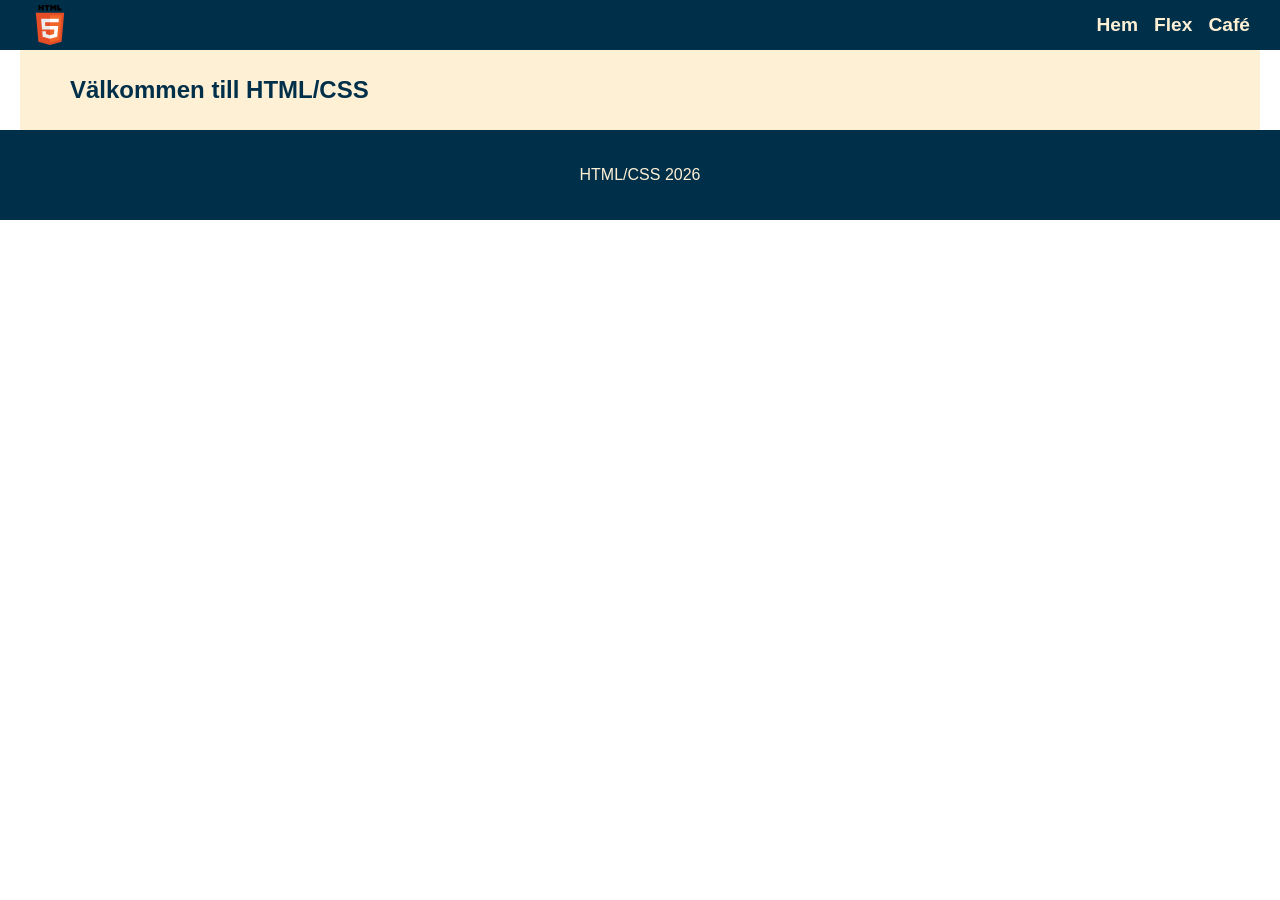
==== index.html @ 68e94ec5 "lesson 4 flexbox" ====
<!DOCTYPE html>
<html lang="sv">

<head>
    <meta charset="UTF-8">
    <meta name="viewport" content="width=device-width, initial-scale=1.0">
    <link rel="stylesheet" href="styles/styles.css" />
    <title>Cafè - Hem</title>
</head>

<body>
    <header>
        <nav class="navbar">
            <div class="navbar-logo-container">
                <a href="index.html">
                    <img class="navbar-logo-img" src="assets/HTML5_logo.svg">
                </a>
            </div>

            <ul class="navbar-list">
                <li>
                    <a href="index.html">Hem</a>
                </li>
                <li>
                    <a href="flex-boxes.html">Flex</a>
                </li>
                <li>
                    <a href="cafe/index.html">Café</a>
                </li>
            </ul>
        </nav>
    </header>

    <main>
        <h1>Välkommen till HTML/CSS</h1>
    </main>

    <footer>
        <p>HTML/CSS 2026</p>
    </footer>
</body>

</html>
---- styles/styles.css ----
:root {
    --MoltenLava: rgb(120, 0, 0);
    --FlagRed: rgb(193, 18, 31);
    --PapayaWhip: rgb(253, 240, 213);
    --DeepSpaceBlue: rgb(0, 48, 73);
    --SteelBlue: rgb(102, 155, 188);
}

* {
    font-family: Helvetica, sans-serif;
}

h1 {
    font-size: 1.5rem;
    color: var(--DeepSpaceBlue);
}

h2 {
    font-size: 1.2rem;
}

body {
    margin: 0;
}

.navbar {
    display: flex;
    justify-content: space-between;
    align-items: center;
    background-color: var(--DeepSpaceBlue);
    padding-left: 30px;
    padding-right: 30px;
}

.navbar-logo-container {
    height: 50px;
    box-sizing: border-box;
    padding: 5px 0 5px 0;
}

.navbar-logo-img {
    height: 100%
}

.navbar-list {
    display: flex;
    gap: 1rem;
    list-style-type: none;
    margin: 0;
}

.navbar-list>li {
    font-size: larger;
    font-weight: bolder;
}

.navbar-list>li>a {
    color: var(--PapayaWhip);
    text-decoration: none;
}

.navbar-list>li>a:hover {
    color: var(--FlagRed);
}

main {
    margin-left: 20px;
    margin-right: 20px;

    padding-top: 10px;
    padding-bottom: 10px;
    padding-left: 50px;
    padding-right: 50px;

    background-color: var(--PapayaWhip);
}

.home-section {
    display: flex;
    flex-direction: row-reverse;
    justify-content: start;
    gap: 1rem;
}

.background-img {
    color: var(--PapayaWhip);
    background-image: url("https://upload.wikimedia.org/wikipedia/commons/c/c5/Roasted_coffee_beans.jpg?utm_source=en.wikipedia.org&utm_campaign=index&utm_content=original");
    background-repeat: no-repeat;
    background-size: cover;
    background-position: center;
    border-radius: 10px;
    margin-top: 10px;
    margin-bottom: 10px;
    padding: 30px;
}

.background-img>h2 {
    margin: 0;
}

footer {
    background-color: var(--DeepSpaceBlue);
    padding: 20px 10px 20px 10px;
    color: var(--PapayaWhip);
    display: flex;
    justify-content: center;
}
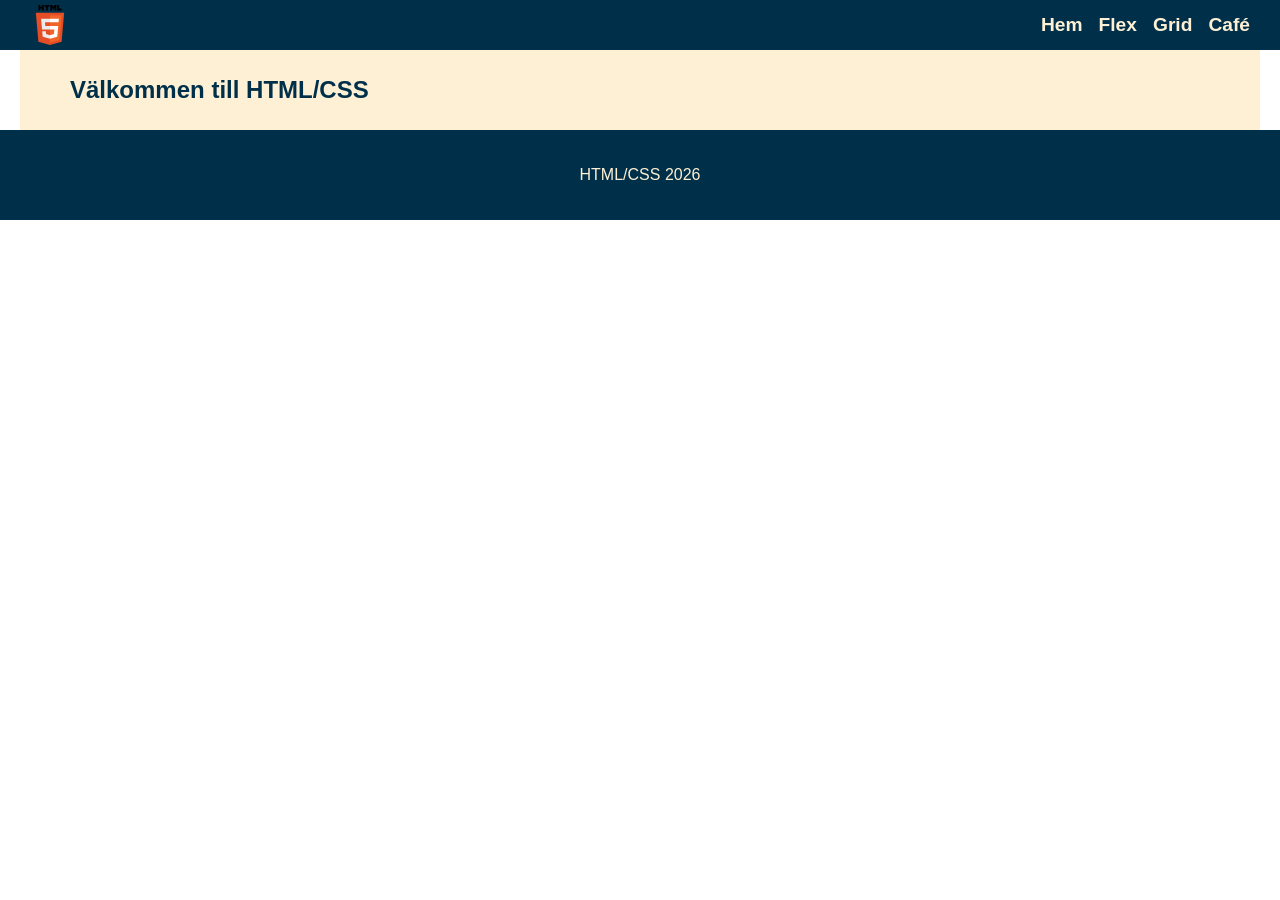
==== commit 684d2ba9: "lesson 5 grid" ====
--- a/index.html
+++ b/index.html
@@ -25,6 +25,9 @@
                     <a href="flex-boxes.html">Flex</a>
                 </li>
                 <li>
+                    <a href="grid-boxes.html">Grid</a>
+                </li>
+                <li>
                     <a href="cafe/index.html">Café</a>
                 </li>
             </ul>
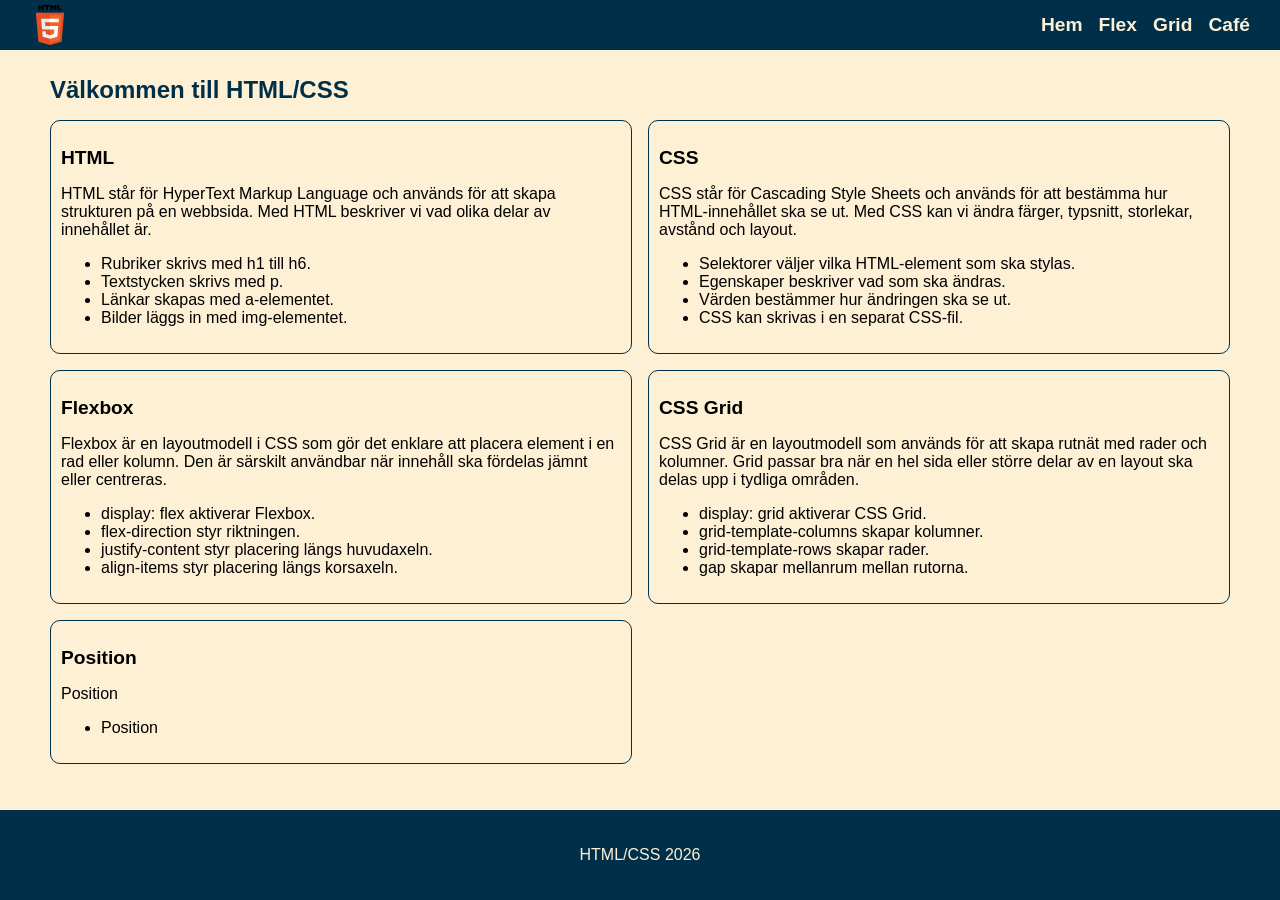
==== commit 9994d130: "lesson 5 grid" ====
--- a/index.html
+++ b/index.html
@@ -36,8 +36,77 @@
 
     <main>
         <h1>Välkommen till HTML/CSS</h1>
+        <section class="topics">
+            <article class="topic-card">
+                <h2>HTML</h2>
+                <p>
+                    HTML står för HyperText Markup Language och används för att skapa strukturen
+                    på en webbsida. Med HTML beskriver vi vad olika delar av innehållet är.
+                </p>
+                <ul>
+                    <li>Rubriker skrivs med h1 till h6.</li>
+                    <li>Textstycken skrivs med p.</li>
+                    <li>Länkar skapas med a-elementet.</li>
+                    <li>Bilder läggs in med img-elementet.</li>
+                </ul>
+            </article>
+
+            <article class="topic-card">
+                <h2>CSS</h2>
+                <p>
+                    CSS står för Cascading Style Sheets och används för att bestämma hur
+                    HTML-innehållet ska se ut. Med CSS kan vi ändra färger, typsnitt,
+                    storlekar, avstånd och layout.
+                </p>
+                <ul>
+                    <li>Selektorer väljer vilka HTML-element som ska stylas.</li>
+                    <li>Egenskaper beskriver vad som ska ändras.</li>
+                    <li>Värden bestämmer hur ändringen ska se ut.</li>
+                    <li>CSS kan skrivas i en separat CSS-fil.</li>
+                </ul>
+            </article>
+
+            <article class="topic-card">
+                <h2>Flexbox</h2>
+                <p>
+                    Flexbox är en layoutmodell i CSS som gör det enklare att placera element
+                    i en rad eller kolumn. Den är särskilt användbar när innehåll ska fördelas
+                    jämnt eller centreras.
+                </p>
+                <ul>
+                    <li>display: flex aktiverar Flexbox.</li>
+                    <li>flex-direction styr riktningen.</li>
+                    <li>justify-content styr placering längs huvudaxeln.</li>
+                    <li>align-items styr placering längs korsaxeln.</li>
+                </ul>
+            </article>
+
+            <article class="topic-card">
+                <h2>CSS Grid</h2>
+                <p>
+                    CSS Grid är en layoutmodell som används för att skapa rutnät med rader
+                    och kolumner. Grid passar bra när en hel sida eller större delar av en
+                    layout ska delas upp i tydliga områden.
+                </p>
+                <ul>
+                    <li>display: grid aktiverar CSS Grid.</li>
+                    <li>grid-template-columns skapar kolumner.</li>
+                    <li>grid-template-rows skapar rader.</li>
+                    <li>gap skapar mellanrum mellan rutorna.</li>
+                </ul>
+            </article>
+
+            <article class="topic-card">
+                <h2>Position</h2>
+                <p>
+                    Position
+                </p>
+                <ul>
+                    <li>Position</li>
+                </ul>
+            </article>
+        </section>
     </main>
-
     <footer>
         <p>HTML/CSS 2026</p>
     </footer>
--- a/styles/styles.css
+++ b/styles/styles.css
@@ -20,7 +20,15 @@
 }
 
 body {
+    height: 100%;
+    min-height: 100vh;
     margin: 0;
+    display: flex;
+    flex-direction: column;
+}
+
+main {
+    flex: 1;
 }
 
 .navbar {
@@ -64,15 +72,24 @@
 }
 
 main {
-    margin-left: 20px;
-    margin-right: 20px;
-
     padding-top: 10px;
     padding-bottom: 10px;
     padding-left: 50px;
     padding-right: 50px;
 
     background-color: var(--PapayaWhip);
+}
+
+.topics {
+    display: grid;
+    grid-template-columns: repeat(2, 1fr);
+    gap: 1rem;
+}
+
+.topic-card {
+    border: 1px solid var(--DeepSpaceBlue);
+    border-radius: 10px;
+    padding: 10px;
 }
 
 .home-section {
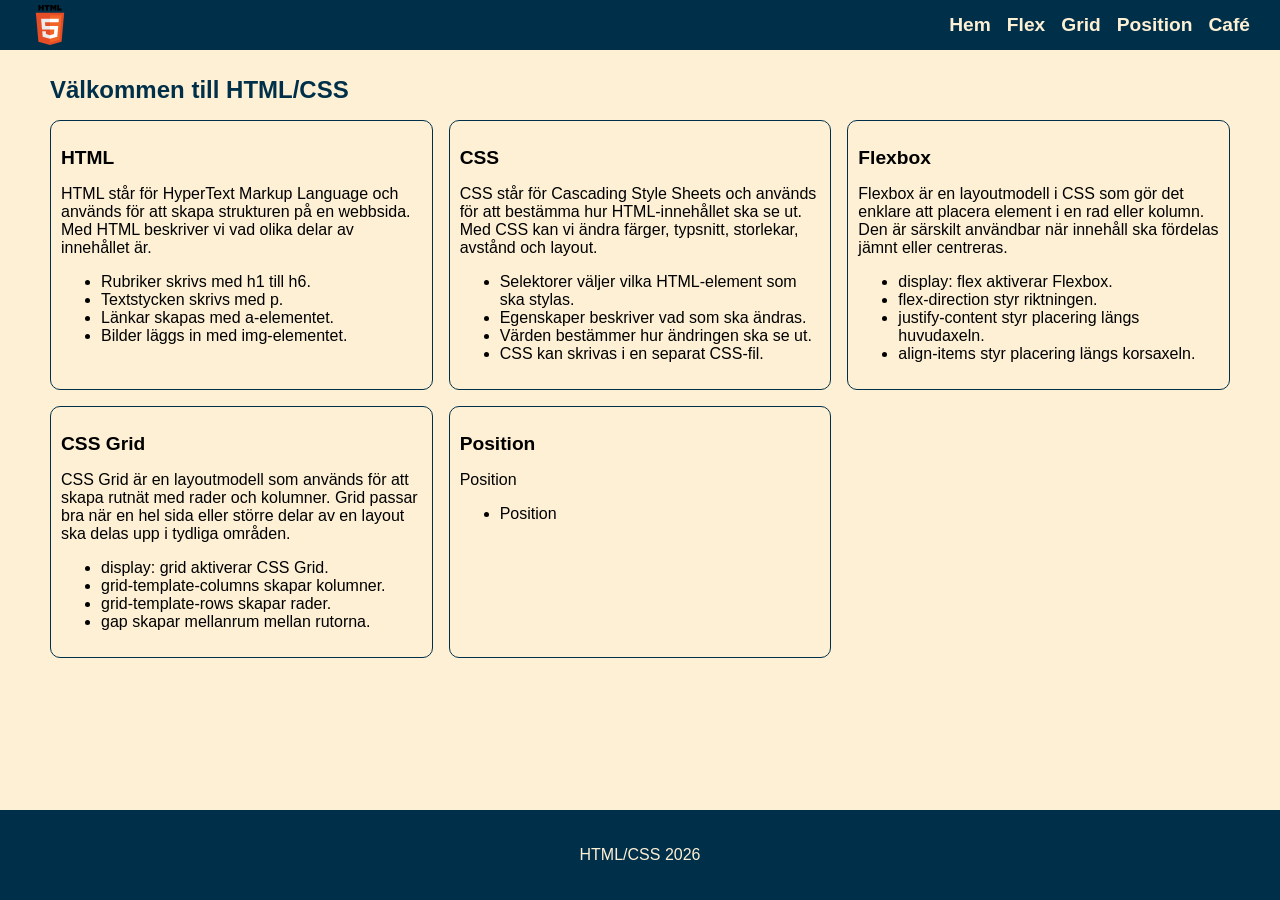
==== commit bfec15f1: "lesson 6 position Co-Authored-By: Claude Opus 5.5 <noreply@anthropic.com>" ====
--- a/index.html
+++ b/index.html
@@ -26,6 +26,9 @@
                 </li>
                 <li>
                     <a href="grid-boxes.html">Grid</a>
+                </li>
+                <li>
+                    <a href="position-boxes.html">Position</a>
                 </li>
                 <li>
                     <a href="cafe/index.html">Café</a>
--- a/styles/styles.css
+++ b/styles/styles.css
@@ -27,8 +27,9 @@
     flex-direction: column;
 }
 
-main {
-    flex: 1;
+header {
+    position: sticky;
+    top: 0px;
 }
 
 .navbar {
@@ -76,13 +77,13 @@
     padding-bottom: 10px;
     padding-left: 50px;
     padding-right: 50px;
-
     background-color: var(--PapayaWhip);
+    flex: 1;
 }
 
 .topics {
     display: grid;
-    grid-template-columns: repeat(2, 1fr);
+    grid-template-columns: repeat(1, 1fr);
     gap: 1rem;
 }
 
@@ -121,4 +122,18 @@
     color: var(--PapayaWhip);
     display: flex;
     justify-content: center;
+}
+
+/* Mobil-first */
+
+@media screen and (min-width: 640px) {
+    .topics {
+        grid-template-columns: repeat(2, 1fr);
+    }
+}
+
+@media screen and (min-width: 1024px) {
+    .topics {
+        grid-template-columns: repeat(3, 1fr);
+    }
 }
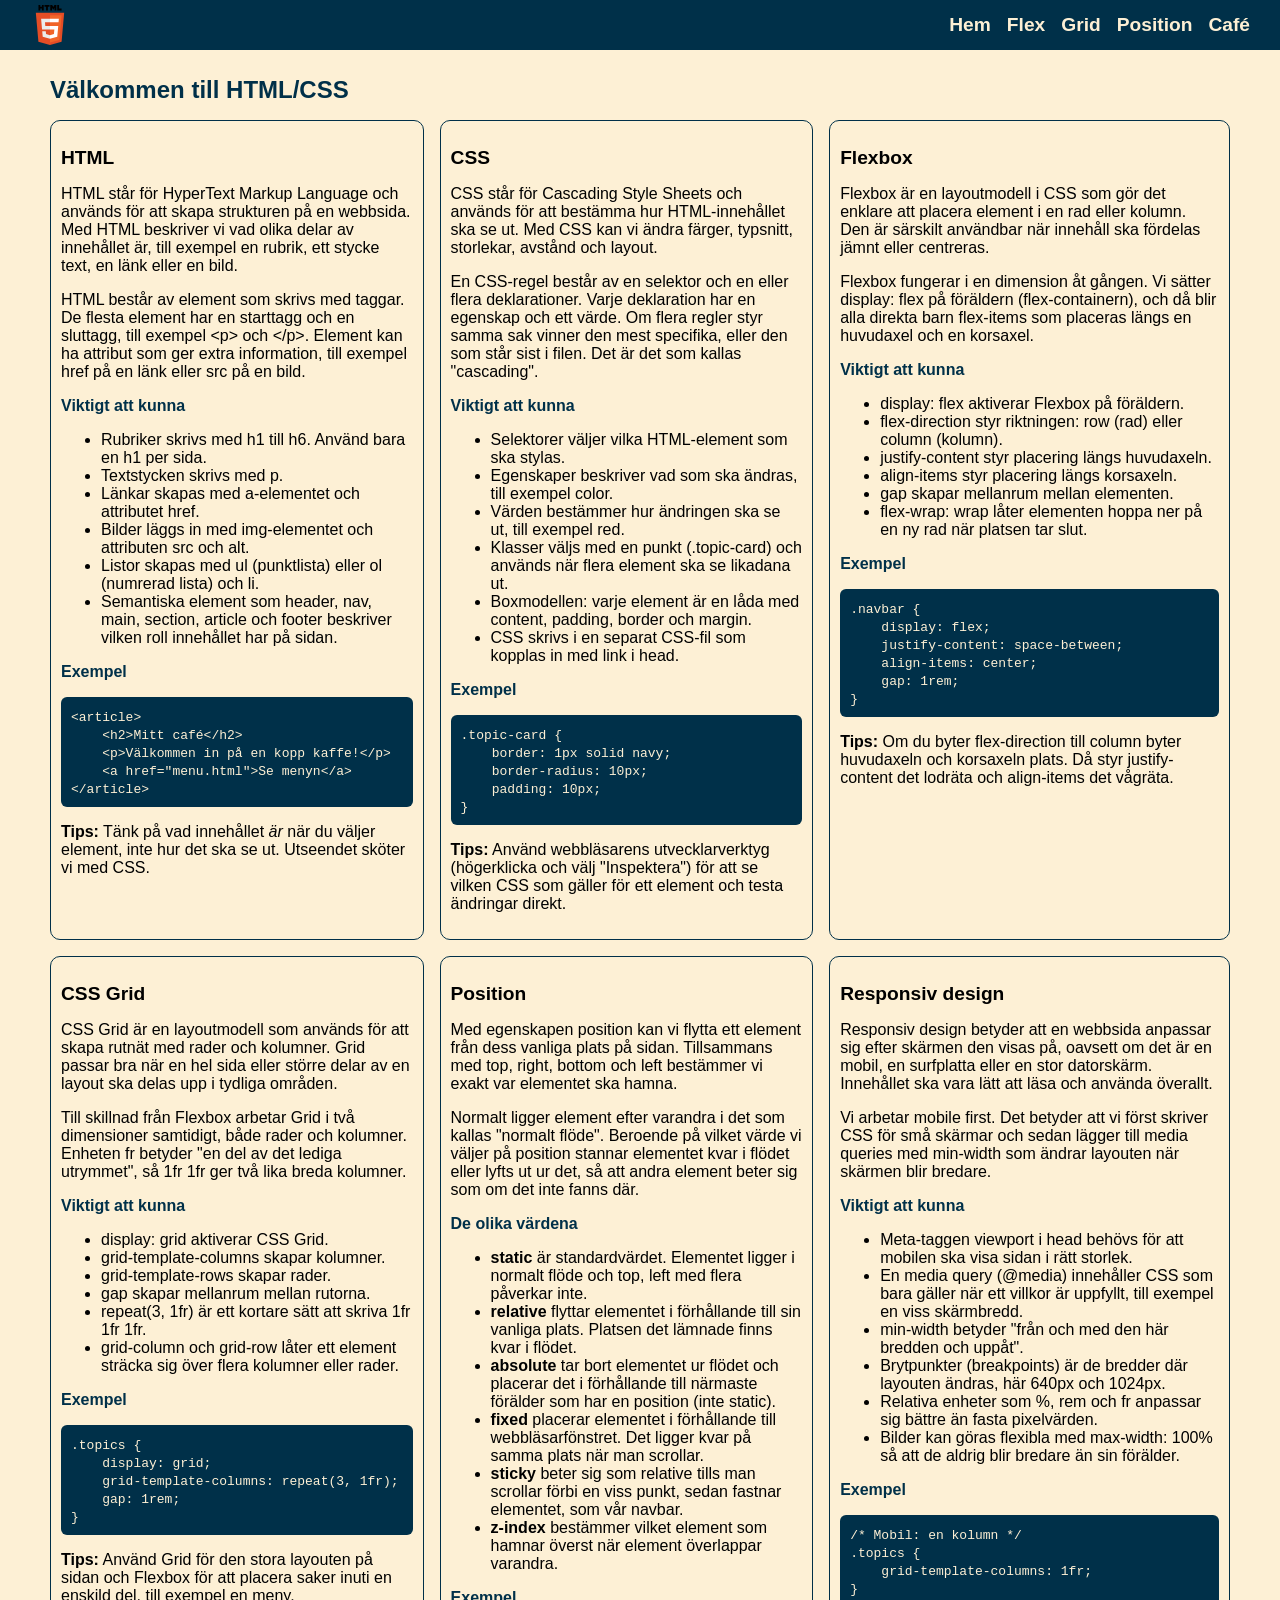
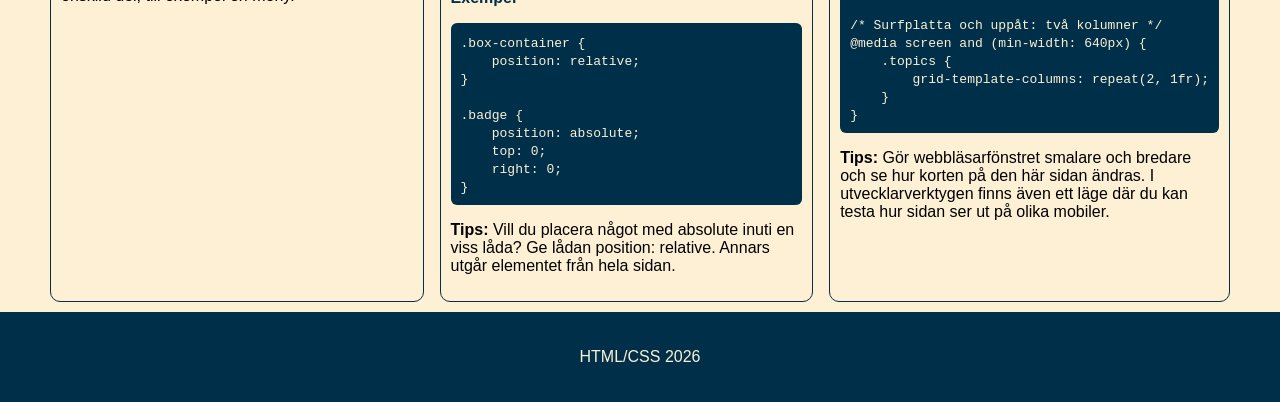
==== commit b7aadf04: "lesson 6 topic cards: position, responsive design and expanded content Co-Authored-By: Claude Opus 5" ====
--- a/index.html
+++ b/index.html
@@ -44,14 +44,37 @@
                 <h2>HTML</h2>
                 <p>
                     HTML står för HyperText Markup Language och används för att skapa strukturen
-                    på en webbsida. Med HTML beskriver vi vad olika delar av innehållet är.
-                </p>
-                <ul>
-                    <li>Rubriker skrivs med h1 till h6.</li>
+                    på en webbsida. Med HTML beskriver vi vad olika delar av innehållet är,
+                    till exempel en rubrik, ett stycke text, en länk eller en bild.
+                </p>
+                <p>
+                    HTML består av element som skrivs med taggar. De flesta element har en
+                    starttagg och en sluttagg, till exempel &lt;p&gt; och &lt;/p&gt;.
+                    Element kan ha attribut som ger extra information, till exempel
+                    href på en länk eller src på en bild.
+                </p>
+                <h3>Viktigt att kunna</h3>
+                <ul>
+                    <li>Rubriker skrivs med h1 till h6. Använd bara en h1 per sida.</li>
                     <li>Textstycken skrivs med p.</li>
-                    <li>Länkar skapas med a-elementet.</li>
-                    <li>Bilder läggs in med img-elementet.</li>
-                </ul>
+                    <li>Länkar skapas med a-elementet och attributet href.</li>
+                    <li>Bilder läggs in med img-elementet och attributen src och alt.</li>
+                    <li>Listor skapas med ul (punktlista) eller ol (numrerad lista) och li.</li>
+                    <li>
+                        Semantiska element som header, nav, main, section, article och footer
+                        beskriver vilken roll innehållet har på sidan.
+                    </li>
+                </ul>
+                <h3>Exempel</h3>
+<pre><code>&lt;article&gt;
+    &lt;h2&gt;Mitt café&lt;/h2&gt;
+    &lt;p&gt;Välkommen in på en kopp kaffe!&lt;/p&gt;
+    &lt;a href="menu.html"&gt;Se menyn&lt;/a&gt;
+&lt;/article&gt;</code></pre>
+                <p>
+                    <strong>Tips:</strong> Tänk på vad innehållet <em>är</em> när du väljer
+                    element, inte hur det ska se ut. Utseendet sköter vi med CSS.
+                </p>
             </article>
 
             <article class="topic-card">
@@ -61,12 +84,38 @@
                     HTML-innehållet ska se ut. Med CSS kan vi ändra färger, typsnitt,
                     storlekar, avstånd och layout.
                 </p>
+                <p>
+                    En CSS-regel består av en selektor och en eller flera
+                    deklarationer. Varje deklaration har en egenskap och ett värde.
+                    Om flera regler styr samma sak vinner den mest specifika, eller den
+                    som står sist i filen. Det är det som kallas "cascading".
+                </p>
+                <h3>Viktigt att kunna</h3>
                 <ul>
                     <li>Selektorer väljer vilka HTML-element som ska stylas.</li>
-                    <li>Egenskaper beskriver vad som ska ändras.</li>
-                    <li>Värden bestämmer hur ändringen ska se ut.</li>
-                    <li>CSS kan skrivas i en separat CSS-fil.</li>
-                </ul>
+                    <li>Egenskaper beskriver vad som ska ändras, till exempel color.</li>
+                    <li>Värden bestämmer hur ändringen ska se ut, till exempel red.</li>
+                    <li>
+                        Klasser väljs med en punkt (.topic-card) och används när flera
+                        element ska se likadana ut.
+                    </li>
+                    <li>
+                        Boxmodellen: varje element är en låda med content, padding,
+                        border och margin.
+                    </li>
+                    <li>CSS skrivs i en separat CSS-fil som kopplas in med link i head.</li>
+                </ul>
+                <h3>Exempel</h3>
+<pre><code>.topic-card {
+    border: 1px solid navy;
+    border-radius: 10px;
+    padding: 10px;
+}</code></pre>
+                <p>
+                    <strong>Tips:</strong> Använd webbläsarens utvecklarverktyg
+                    (högerklicka och välj "Inspektera") för att se vilken CSS som
+                    gäller för ett element och testa ändringar direkt.
+                </p>
             </article>
 
             <article class="topic-card">
@@ -76,12 +125,32 @@
                     i en rad eller kolumn. Den är särskilt användbar när innehåll ska fördelas
                     jämnt eller centreras.
                 </p>
-                <ul>
-                    <li>display: flex aktiverar Flexbox.</li>
-                    <li>flex-direction styr riktningen.</li>
+                <p>
+                    Flexbox fungerar i en dimension åt gången. Vi sätter display: flex på
+                    föräldern (flex-containern), och då blir alla direkta barn
+                    flex-items som placeras längs en huvudaxel och en korsaxel.
+                </p>
+                <h3>Viktigt att kunna</h3>
+                <ul>
+                    <li>display: flex aktiverar Flexbox på föräldern.</li>
+                    <li>flex-direction styr riktningen: row (rad) eller column (kolumn).</li>
                     <li>justify-content styr placering längs huvudaxeln.</li>
                     <li>align-items styr placering längs korsaxeln.</li>
-                </ul>
+                    <li>gap skapar mellanrum mellan elementen.</li>
+                    <li>flex-wrap: wrap låter elementen hoppa ner på en ny rad när platsen tar slut.</li>
+                </ul>
+                <h3>Exempel</h3>
+<pre><code>.navbar {
+    display: flex;
+    justify-content: space-between;
+    align-items: center;
+    gap: 1rem;
+}</code></pre>
+                <p>
+                    <strong>Tips:</strong> Om du byter flex-direction till column byter
+                    huvudaxeln och korsaxeln plats. Då styr justify-content det lodräta
+                    och align-items det vågräta.
+                </p>
             </article>
 
             <article class="topic-card">
@@ -91,22 +160,149 @@
                     och kolumner. Grid passar bra när en hel sida eller större delar av en
                     layout ska delas upp i tydliga områden.
                 </p>
+                <p>
+                    Till skillnad från Flexbox arbetar Grid i två dimensioner samtidigt,
+                    både rader och kolumner. Enheten fr betyder "en del av det lediga
+                    utrymmet", så 1fr 1fr ger två lika breda kolumner.
+                </p>
+                <h3>Viktigt att kunna</h3>
                 <ul>
                     <li>display: grid aktiverar CSS Grid.</li>
                     <li>grid-template-columns skapar kolumner.</li>
                     <li>grid-template-rows skapar rader.</li>
                     <li>gap skapar mellanrum mellan rutorna.</li>
-                </ul>
+                    <li>repeat(3, 1fr) är ett kortare sätt att skriva 1fr 1fr 1fr.</li>
+                    <li>
+                        grid-column och grid-row låter ett element sträcka sig över
+                        flera kolumner eller rader.
+                    </li>
+                </ul>
+                <h3>Exempel</h3>
+<pre><code>.topics {
+    display: grid;
+    grid-template-columns: repeat(3, 1fr);
+    gap: 1rem;
+}</code></pre>
+                <p>
+                    <strong>Tips:</strong> Använd Grid för den stora layouten på sidan och
+                    Flexbox för att placera saker inuti en enskild del, till exempel en
+                    meny.
+                </p>
             </article>
 
             <article class="topic-card">
                 <h2>Position</h2>
                 <p>
-                    Position
-                </p>
-                <ul>
-                    <li>Position</li>
-                </ul>
+                    Med egenskapen position kan vi flytta ett element från dess vanliga
+                    plats på sidan. Tillsammans med top, right, bottom och left bestämmer
+                    vi exakt var elementet ska hamna.
+                </p>
+                <p>
+                    Normalt ligger element efter varandra i det som kallas
+                    "normalt flöde". Beroende på vilket värde vi väljer på position
+                    stannar elementet kvar i flödet eller lyfts ut ur det, så att andra
+                    element beter sig som om det inte fanns där.
+                </p>
+                <h3>De olika värdena</h3>
+                <ul>
+                    <li>
+                        <strong>static</strong> är standardvärdet. Elementet ligger i normalt
+                        flöde och top, left med flera påverkar inte.
+                    </li>
+                    <li>
+                        <strong>relative</strong> flyttar elementet i förhållande till sin
+                        vanliga plats. Platsen det lämnade finns kvar i flödet.
+                    </li>
+                    <li>
+                        <strong>absolute</strong> tar bort elementet ur flödet och placerar det
+                        i förhållande till närmaste förälder som har en position
+                        (inte static).
+                    </li>
+                    <li>
+                        <strong>fixed</strong> placerar elementet i förhållande till
+                        webbläsarfönstret. Det ligger kvar på samma plats när man scrollar.
+                    </li>
+                    <li>
+                        <strong>sticky</strong> beter sig som relative tills man scrollar förbi
+                        en viss punkt, sedan fastnar elementet, som vår navbar.
+                    </li>
+                    <li>
+                        <strong>z-index</strong> bestämmer vilket element som hamnar överst
+                        när element överlappar varandra.
+                    </li>
+                </ul>
+                <h3>Exempel</h3>
+<pre><code>.box-container {
+    position: relative;
+}
+
+.badge {
+    position: absolute;
+    top: 0;
+    right: 0;
+}</code></pre>
+                <p>
+                    <strong>Tips:</strong> Vill du placera något med absolute inuti en viss
+                    låda? Ge lådan position: relative. Annars utgår elementet från
+                    hela sidan.
+                </p>
+            </article>
+
+            <article class="topic-card">
+                <h2>Responsiv design</h2>
+                <p>
+                    Responsiv design betyder att en webbsida anpassar sig efter skärmen
+                    den visas på, oavsett om det är en mobil, en surfplatta eller en stor
+                    datorskärm. Innehållet ska vara lätt att läsa och använda överallt.
+                </p>
+                <p>
+                    Vi arbetar mobile first. Det betyder att vi först skriver CSS för små
+                    skärmar och sedan lägger till media queries med min-width som ändrar
+                    layouten när skärmen blir bredare.
+                </p>
+                <h3>Viktigt att kunna</h3>
+                <ul>
+                    <li>
+                        Meta-taggen viewport i head behövs för att mobilen ska visa sidan
+                        i rätt storlek.
+                    </li>
+                    <li>
+                        En media query (@media) innehåller CSS som bara gäller när ett
+                        villkor är uppfyllt, till exempel en viss skärmbredd.
+                    </li>
+                    <li>
+                        min-width betyder "från och med den här bredden och uppåt".
+                    </li>
+                    <li>
+                        Brytpunkter (breakpoints) är de bredder där layouten ändras, här
+                        640px och 1024px.
+                    </li>
+                    <li>
+                        Relativa enheter som %, rem och fr anpassar sig bättre än fasta
+                        pixelvärden.
+                    </li>
+                    <li>
+                        Bilder kan göras flexibla med max-width: 100% så att de aldrig
+                        blir bredare än sin förälder.
+                    </li>
+                </ul>
+                <h3>Exempel</h3>
+<pre><code>/* Mobil: en kolumn */
+.topics {
+    grid-template-columns: 1fr;
+}
+
+/* Surfplatta och uppåt: två kolumner */
+@media screen and (min-width: 640px) {
+    .topics {
+        grid-template-columns: repeat(2, 1fr);
+    }
+}</code></pre>
+                <p>
+                    <strong>Tips:</strong> Gör webbläsarfönstret smalare och bredare och se
+                    hur korten på den här sidan ändras. I utvecklarverktygen finns även
+                    ett läge där du kan testa hur sidan ser ut på olika mobiler.
+                </p>
             </article>
         </section>
     </main>
--- a/styles/styles.css
+++ b/styles/styles.css
@@ -136,4 +136,22 @@
     .topics {
         grid-template-columns: repeat(3, 1fr);
     }
-}+}
+
+.topic-card h3 {
+    font-size: 1rem;
+    color: var(--DeepSpaceBlue);
+    margin-bottom: 0.25rem;
+}
+
+.topic-card pre {
+    background-color: var(--DeepSpaceBlue);
+    color: var(--PapayaWhip);
+    padding: 10px;
+    border-radius: 6px;
+    overflow-x: auto;
+}
+
+.topic-card code {
+    font-family: monospace;
+}
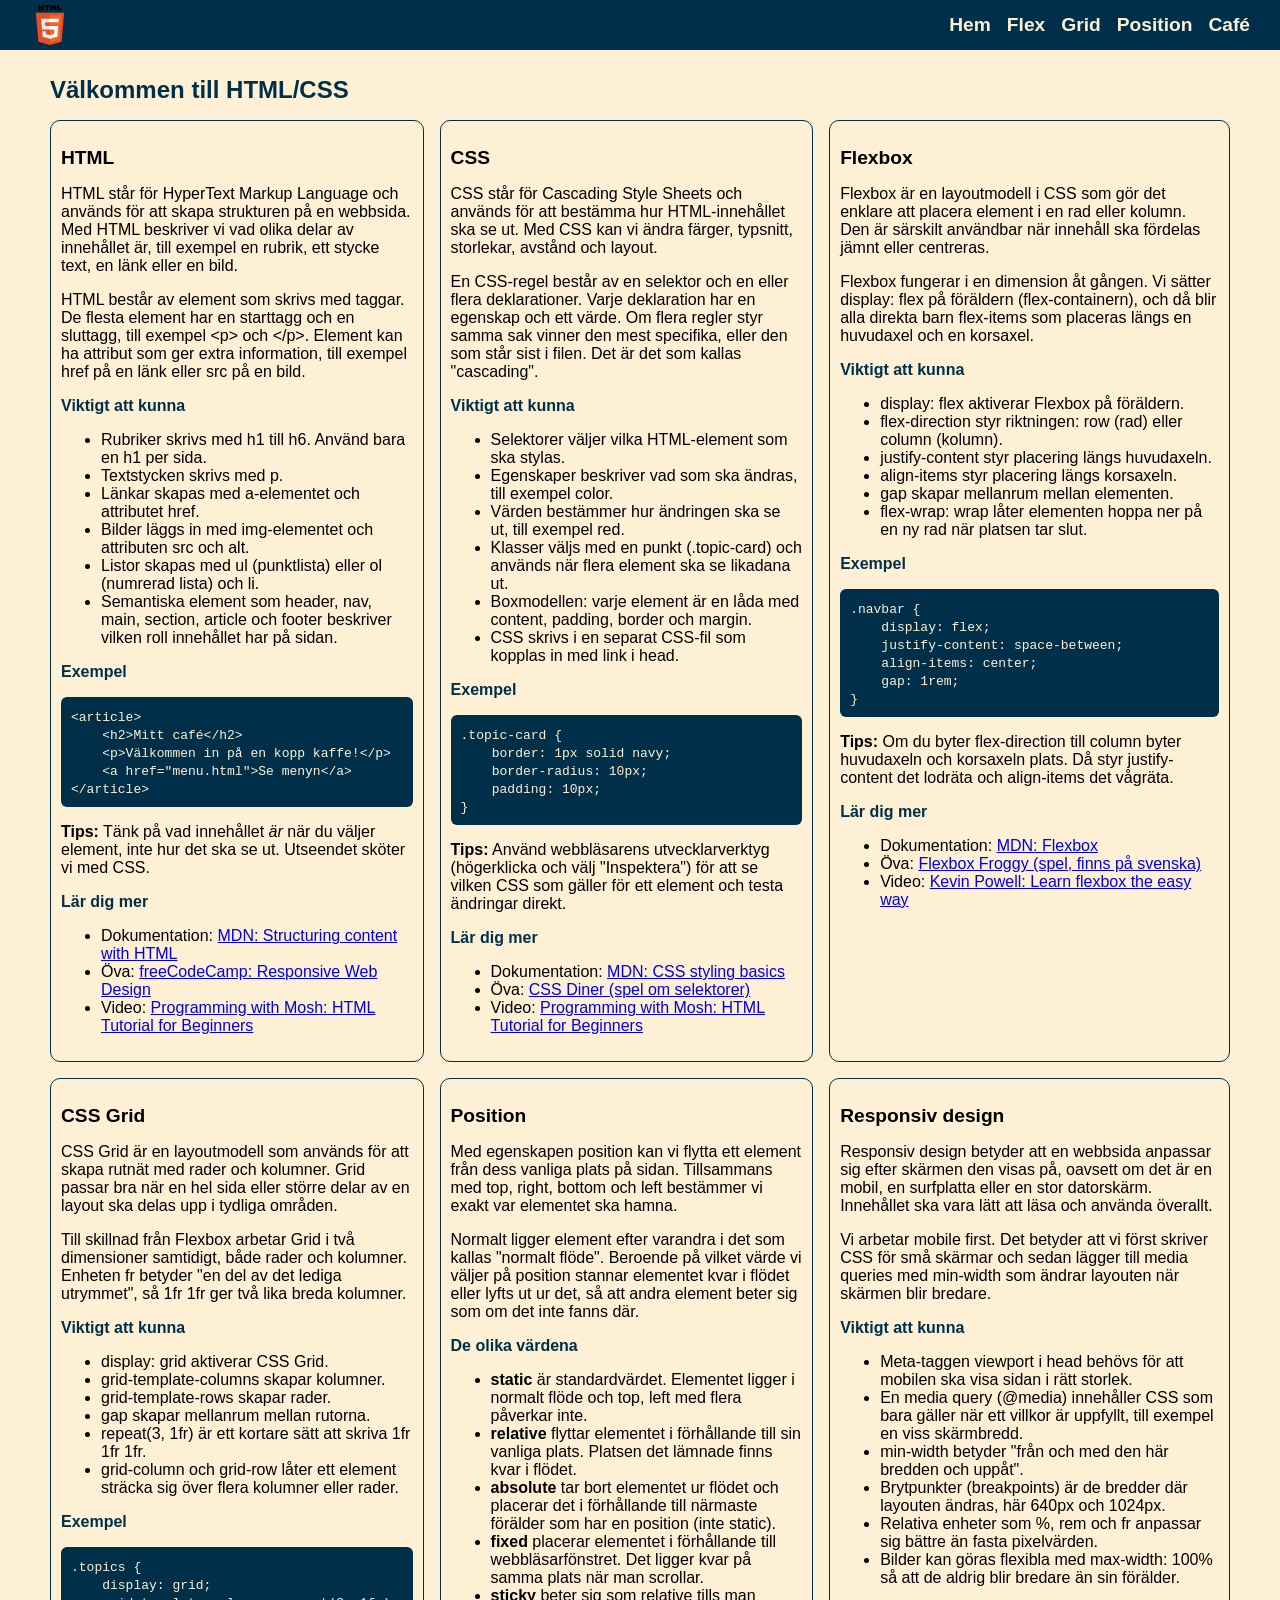
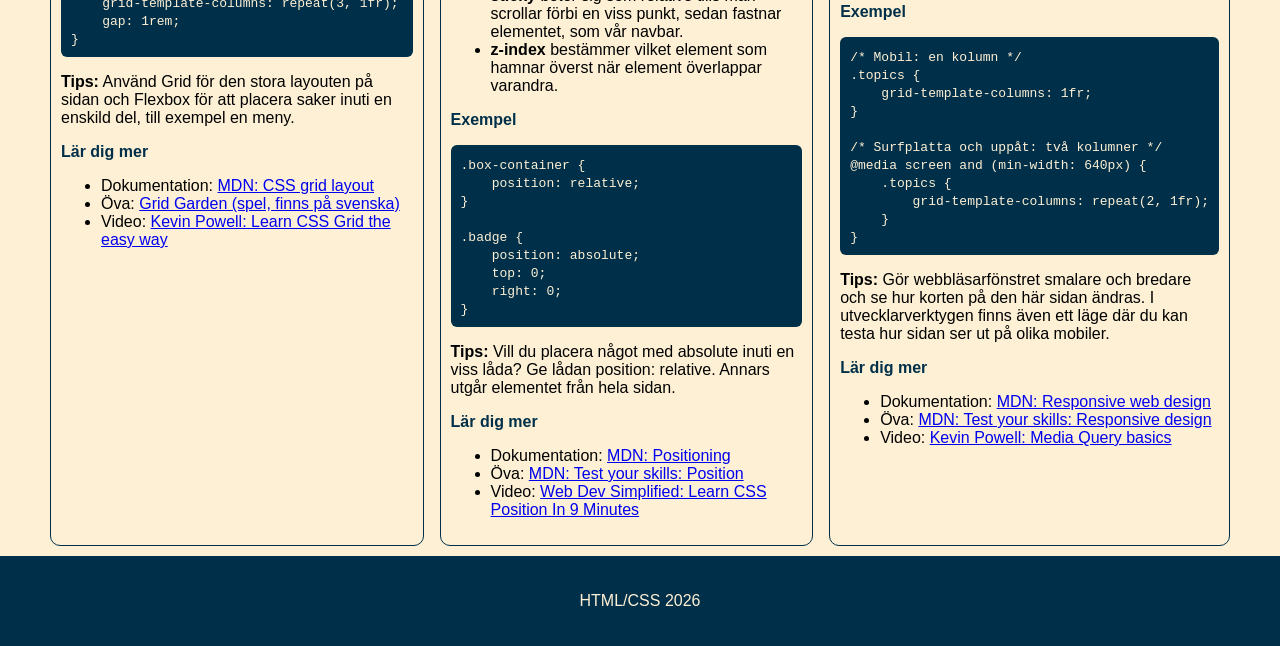
==== commit 5ba981f7: "Add learning resources to topic cards Co-Authored-By: Claude Opus 5.5 <noreply@anthropic.com>" ====
--- a/index.html
+++ b/index.html
@@ -75,6 +75,12 @@
                     <strong>Tips:</strong> Tänk på vad innehållet <em>är</em> när du väljer
                     element, inte hur det ska se ut. Utseendet sköter vi med CSS.
                 </p>
+                <h3>Lär dig mer</h3>
+                <ul>
+                    <li>Dokumentation: <a href="https://developer.mozilla.org/en-US/docs/Learn_web_development/Core/Structuring_content" target="_blank">MDN: Structuring content with HTML</a></li>
+                    <li>Öva: <a href="https://www.freecodecamp.org/learn/2022/responsive-web-design/" target="_blank">freeCodeCamp: Responsive Web Design</a></li>
+                    <li>Video: <a href="https://www.youtube.com/watch?v=qz0aGYrrlhU" target="_blank">Programming with Mosh: HTML Tutorial for Beginners</a></li>
+                </ul>
             </article>
 
             <article class="topic-card">
@@ -116,6 +122,12 @@
                     (högerklicka och välj "Inspektera") för att se vilken CSS som
                     gäller för ett element och testa ändringar direkt.
                 </p>
+                <h3>Lär dig mer</h3>
+                <ul>
+                    <li>Dokumentation: <a href="https://developer.mozilla.org/en-US/docs/Learn_web_development/Core/Styling_basics" target="_blank">MDN: CSS styling basics</a></li>
+                    <li>Öva: <a href="https://flukeout.github.io/" target="_blank">CSS Diner (spel om selektorer)</a></li>
+                    <li>Video: <a href="https://www.youtube.com/watch?v=qz0aGYrrlhU" target="_blank">Programming with Mosh: HTML Tutorial for Beginners</a></li>
+                </ul>
             </article>
 
             <article class="topic-card">
@@ -151,6 +163,12 @@
                     huvudaxeln och korsaxeln plats. Då styr justify-content det lodräta
                     och align-items det vågräta.
                 </p>
+                <h3>Lär dig mer</h3>
+                <ul>
+                    <li>Dokumentation: <a href="https://developer.mozilla.org/en-US/docs/Learn_web_development/Core/CSS_layout/Flexbox" target="_blank">MDN: Flexbox</a></li>
+                    <li>Öva: <a href="https://flexboxfroggy.com/#sv" target="_blank">Flexbox Froggy (spel, finns på svenska)</a></li>
+                    <li>Video: <a href="https://www.youtube.com/watch?v=u044iM9xsWU" target="_blank">Kevin Powell: Learn flexbox the easy way</a></li>
+                </ul>
             </article>
 
             <article class="topic-card">
@@ -188,6 +206,12 @@
                     Flexbox för att placera saker inuti en enskild del, till exempel en
                     meny.
                 </p>
+                <h3>Lär dig mer</h3>
+                <ul>
+                    <li>Dokumentation: <a href="https://developer.mozilla.org/en-US/docs/Learn_web_development/Core/CSS_layout/Grids" target="_blank">MDN: CSS grid layout</a></li>
+                    <li>Öva: <a href="https://cssgridgarden.com/#sv" target="_blank">Grid Garden (spel, finns på svenska)</a></li>
+                    <li>Video: <a href="https://www.youtube.com/watch?v=rg7Fvvl3taU" target="_blank">Kevin Powell: Learn CSS Grid the easy way</a></li>
+                </ul>
             </article>
 
             <article class="topic-card">
@@ -246,6 +270,12 @@
                     låda? Ge lådan position: relative. Annars utgår elementet från
                     hela sidan.
                 </p>
+                <h3>Lär dig mer</h3>
+                <ul>
+                    <li>Dokumentation: <a href="https://developer.mozilla.org/en-US/docs/Learn_web_development/Core/CSS_layout/Positioning" target="_blank">MDN: Positioning</a></li>
+                    <li>Öva: <a href="https://developer.mozilla.org/en-US/docs/Learn_web_development/Core/CSS_layout/Test_your_skills/Position" target="_blank">MDN: Test your skills: Position</a></li>
+                    <li>Video: <a href="https://www.youtube.com/watch?v=jx5jmI0UlXU" target="_blank">Web Dev Simplified: Learn CSS Position In 9 Minutes</a></li>
+                </ul>
             </article>
 
             <article class="topic-card">
@@ -303,6 +333,12 @@
                     hur korten på den här sidan ändras. I utvecklarverktygen finns även
                     ett läge där du kan testa hur sidan ser ut på olika mobiler.
                 </p>
+                <h3>Lär dig mer</h3>
+                <ul>
+                    <li>Dokumentation: <a href="https://developer.mozilla.org/en-US/docs/Learn_web_development/Core/CSS_layout/Responsive_Design" target="_blank">MDN: Responsive web design</a></li>
+                    <li>Öva: <a href="https://developer.mozilla.org/en-US/docs/Learn_web_development/Core/CSS_layout/Test_your_skills/Responsive_design" target="_blank">MDN: Test your skills: Responsive design</a></li>
+                    <li>Video: <a href="https://www.youtube.com/watch?v=QGb-W-c-gIM" target="_blank">Kevin Powell: Media Query basics</a></li>
+                </ul>
             </article>
         </section>
     </main>
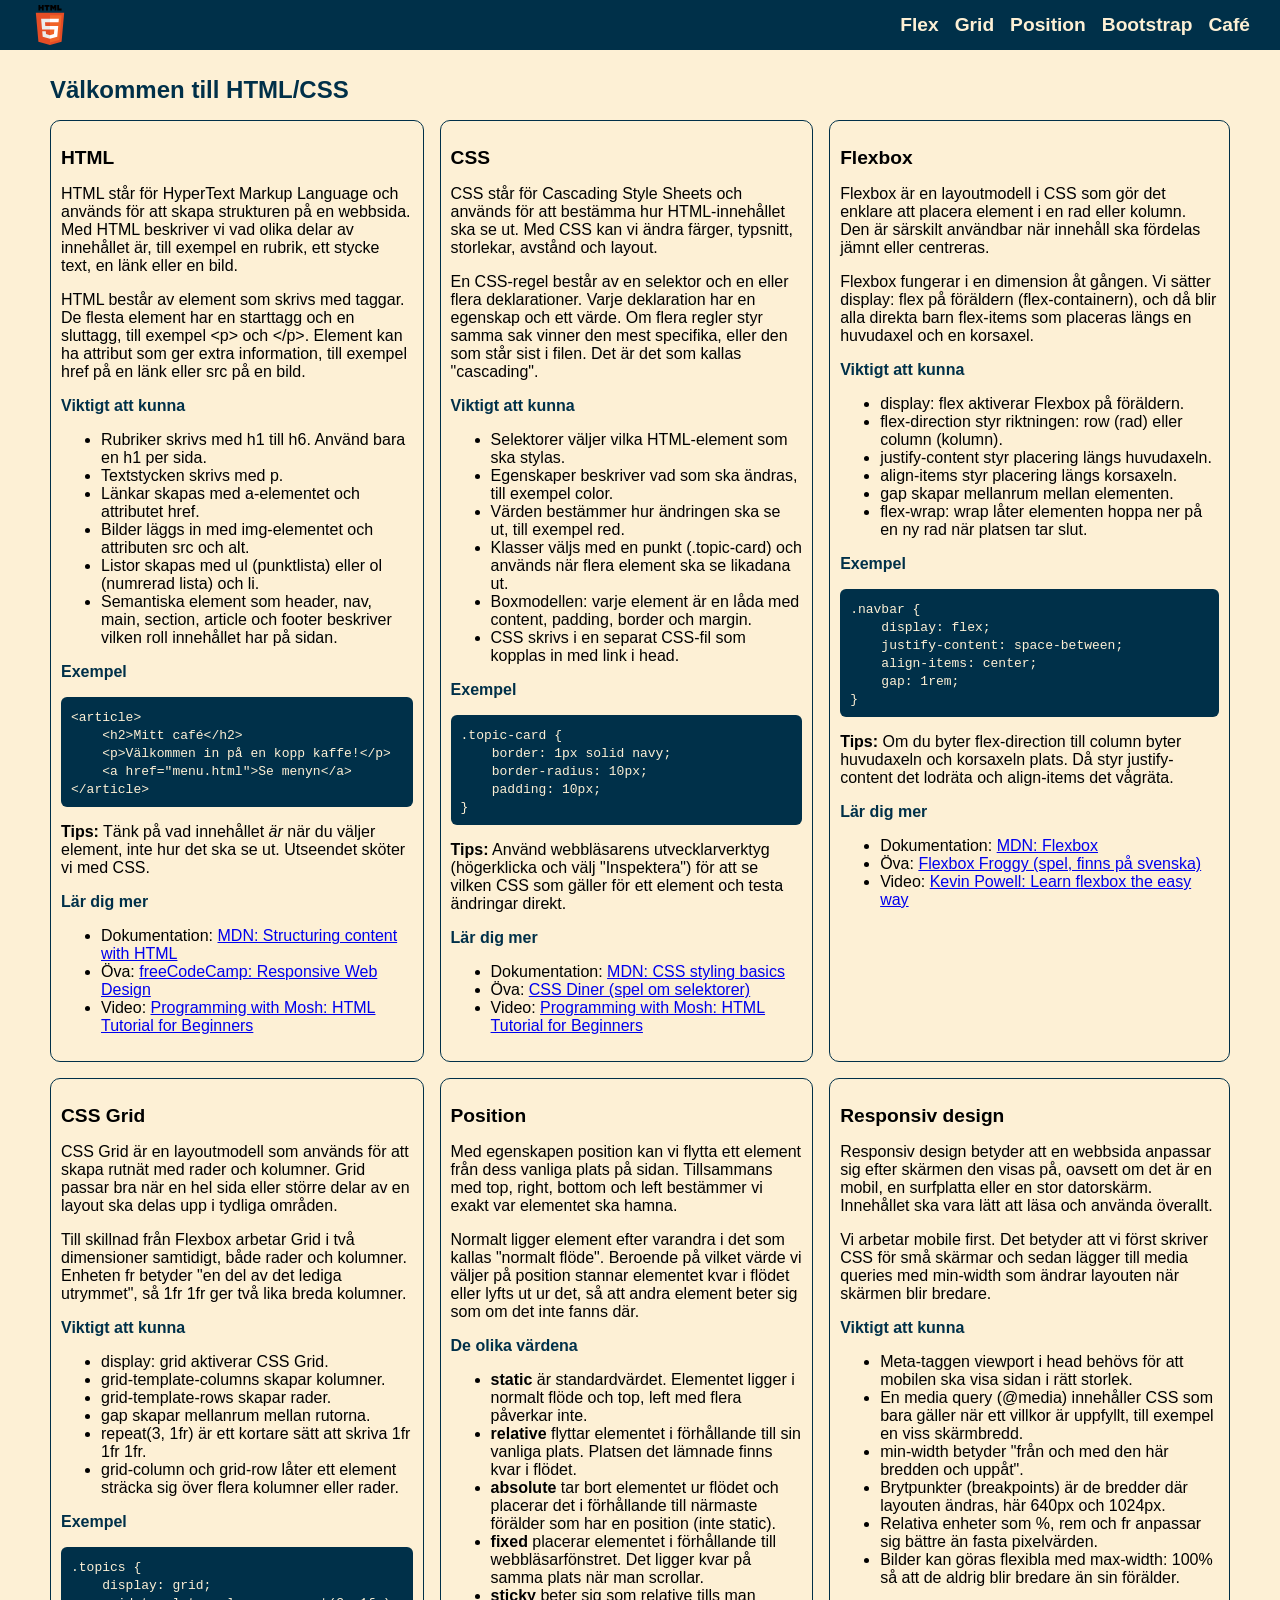
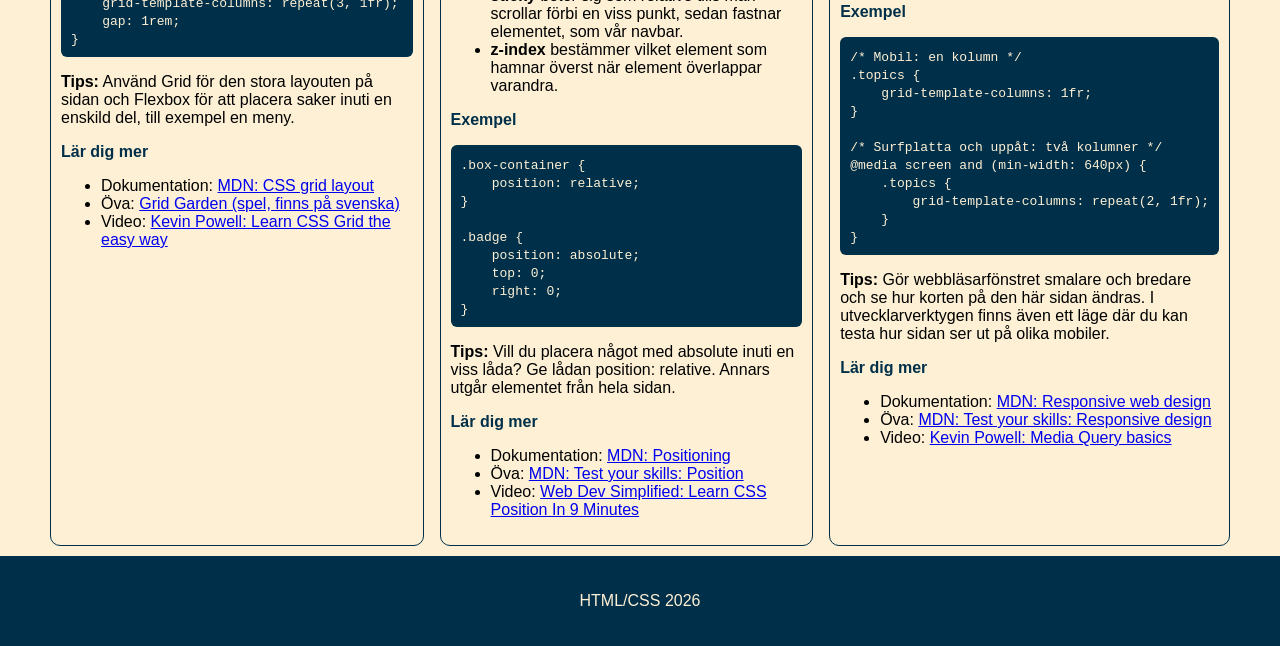
==== commit fcf651a3: "lesson 7 bootstrap Co-Authored-By: Claude Opus 5.5 <noreply@anthropic.com>" ====
--- a/index.html
+++ b/index.html
@@ -5,23 +5,20 @@
     <meta charset="UTF-8">
     <meta name="viewport" content="width=device-width, initial-scale=1.0">
     <link rel="stylesheet" href="styles/styles.css" />
-    <title>Cafè - Hem</title>
+    <title>HTML/CSS</title>
 </head>
 
 <body>
     <header>
-        <nav class="navbar">
+        <nav aria-label="Huvudmeny" class="navbar">
             <div class="navbar-logo-container">
                 <a href="index.html">
-                    <img class="navbar-logo-img" src="assets/HTML5_logo.svg">
+                    <img class="navbar-logo-img" src="assets/HTML5_logo.svg" alt="Homepage">
                 </a>
             </div>
 
             <ul class="navbar-list">
                 <li>
-                    <a href="index.html">Hem</a>
-                </li>
-                <li>
                     <a href="flex-boxes.html">Flex</a>
                 </li>
                 <li>
@@ -29,6 +26,9 @@
                 </li>
                 <li>
                     <a href="position-boxes.html">Position</a>
+                </li>
+                <li>
+                    <a href="bootstrap.html">Bootstrap</a>
                 </li>
                 <li>
                     <a href="cafe/index.html">Café</a>
@@ -66,7 +66,7 @@
                     </li>
                 </ul>
                 <h3>Exempel</h3>
-<pre><code>&lt;article&gt;
+                <pre><code>&lt;article&gt;
     &lt;h2&gt;Mitt café&lt;/h2&gt;
     &lt;p&gt;Välkommen in på en kopp kaffe!&lt;/p&gt;
     &lt;a href="menu.html"&gt;Se menyn&lt;/a&gt;
@@ -77,9 +77,13 @@
                 </p>
                 <h3>Lär dig mer</h3>
                 <ul>
-                    <li>Dokumentation: <a href="https://developer.mozilla.org/en-US/docs/Learn_web_development/Core/Structuring_content" target="_blank">MDN: Structuring content with HTML</a></li>
-                    <li>Öva: <a href="https://www.freecodecamp.org/learn/2022/responsive-web-design/" target="_blank">freeCodeCamp: Responsive Web Design</a></li>
-                    <li>Video: <a href="https://www.youtube.com/watch?v=qz0aGYrrlhU" target="_blank">Programming with Mosh: HTML Tutorial for Beginners</a></li>
+                    <li>Dokumentation: <a
+                            href="https://developer.mozilla.org/en-US/docs/Learn_web_development/Core/Structuring_content"
+                            target="_blank">MDN: Structuring content with HTML</a></li>
+                    <li>Öva: <a href="https://www.freecodecamp.org/learn/2022/responsive-web-design/"
+                            target="_blank">freeCodeCamp: Responsive Web Design</a></li>
+                    <li>Video: <a href="https://www.youtube.com/watch?v=qz0aGYrrlhU" target="_blank">Programming with
+                            Mosh: HTML Tutorial for Beginners</a></li>
                 </ul>
             </article>
 
@@ -112,7 +116,7 @@
                     <li>CSS skrivs i en separat CSS-fil som kopplas in med link i head.</li>
                 </ul>
                 <h3>Exempel</h3>
-<pre><code>.topic-card {
+                <pre><code>.topic-card {
     border: 1px solid navy;
     border-radius: 10px;
     padding: 10px;
@@ -124,9 +128,13 @@
                 </p>
                 <h3>Lär dig mer</h3>
                 <ul>
-                    <li>Dokumentation: <a href="https://developer.mozilla.org/en-US/docs/Learn_web_development/Core/Styling_basics" target="_blank">MDN: CSS styling basics</a></li>
-                    <li>Öva: <a href="https://flukeout.github.io/" target="_blank">CSS Diner (spel om selektorer)</a></li>
-                    <li>Video: <a href="https://www.youtube.com/watch?v=qz0aGYrrlhU" target="_blank">Programming with Mosh: HTML Tutorial for Beginners</a></li>
+                    <li>Dokumentation: <a
+                            href="https://developer.mozilla.org/en-US/docs/Learn_web_development/Core/Styling_basics"
+                            target="_blank">MDN: CSS styling basics</a></li>
+                    <li>Öva: <a href="https://flukeout.github.io/" target="_blank">CSS Diner (spel om selektorer)</a>
+                    </li>
+                    <li>Video: <a href="https://www.youtube.com/watch?v=qz0aGYrrlhU" target="_blank">Programming with
+                            Mosh: HTML Tutorial for Beginners</a></li>
                 </ul>
             </article>
 
@@ -152,7 +160,7 @@
                     <li>flex-wrap: wrap låter elementen hoppa ner på en ny rad när platsen tar slut.</li>
                 </ul>
                 <h3>Exempel</h3>
-<pre><code>.navbar {
+                <pre><code>.navbar {
     display: flex;
     justify-content: space-between;
     align-items: center;
@@ -165,9 +173,13 @@
                 </p>
                 <h3>Lär dig mer</h3>
                 <ul>
-                    <li>Dokumentation: <a href="https://developer.mozilla.org/en-US/docs/Learn_web_development/Core/CSS_layout/Flexbox" target="_blank">MDN: Flexbox</a></li>
-                    <li>Öva: <a href="https://flexboxfroggy.com/#sv" target="_blank">Flexbox Froggy (spel, finns på svenska)</a></li>
-                    <li>Video: <a href="https://www.youtube.com/watch?v=u044iM9xsWU" target="_blank">Kevin Powell: Learn flexbox the easy way</a></li>
+                    <li>Dokumentation: <a
+                            href="https://developer.mozilla.org/en-US/docs/Learn_web_development/Core/CSS_layout/Flexbox"
+                            target="_blank">MDN: Flexbox</a></li>
+                    <li>Öva: <a href="https://flexboxfroggy.com/#sv" target="_blank">Flexbox Froggy (spel, finns på
+                            svenska)</a></li>
+                    <li>Video: <a href="https://www.youtube.com/watch?v=u044iM9xsWU" target="_blank">Kevin Powell: Learn
+                            flexbox the easy way</a></li>
                 </ul>
             </article>
 
@@ -196,7 +208,7 @@
                     </li>
                 </ul>
                 <h3>Exempel</h3>
-<pre><code>.topics {
+                <pre><code>.topics {
     display: grid;
     grid-template-columns: repeat(3, 1fr);
     gap: 1rem;
@@ -208,9 +220,13 @@
                 </p>
                 <h3>Lär dig mer</h3>
                 <ul>
-                    <li>Dokumentation: <a href="https://developer.mozilla.org/en-US/docs/Learn_web_development/Core/CSS_layout/Grids" target="_blank">MDN: CSS grid layout</a></li>
-                    <li>Öva: <a href="https://cssgridgarden.com/#sv" target="_blank">Grid Garden (spel, finns på svenska)</a></li>
-                    <li>Video: <a href="https://www.youtube.com/watch?v=rg7Fvvl3taU" target="_blank">Kevin Powell: Learn CSS Grid the easy way</a></li>
+                    <li>Dokumentation: <a
+                            href="https://developer.mozilla.org/en-US/docs/Learn_web_development/Core/CSS_layout/Grids"
+                            target="_blank">MDN: CSS grid layout</a></li>
+                    <li>Öva: <a href="https://cssgridgarden.com/#sv" target="_blank">Grid Garden (spel, finns på
+                            svenska)</a></li>
+                    <li>Video: <a href="https://www.youtube.com/watch?v=rg7Fvvl3taU" target="_blank">Kevin Powell: Learn
+                            CSS Grid the easy way</a></li>
                 </ul>
             </article>
 
@@ -256,7 +272,7 @@
                     </li>
                 </ul>
                 <h3>Exempel</h3>
-<pre><code>.box-container {
+                <pre><code>.box-container {
     position: relative;
 }
 
@@ -272,9 +288,14 @@
                 </p>
                 <h3>Lär dig mer</h3>
                 <ul>
-                    <li>Dokumentation: <a href="https://developer.mozilla.org/en-US/docs/Learn_web_development/Core/CSS_layout/Positioning" target="_blank">MDN: Positioning</a></li>
-                    <li>Öva: <a href="https://developer.mozilla.org/en-US/docs/Learn_web_development/Core/CSS_layout/Test_your_skills/Position" target="_blank">MDN: Test your skills: Position</a></li>
-                    <li>Video: <a href="https://www.youtube.com/watch?v=jx5jmI0UlXU" target="_blank">Web Dev Simplified: Learn CSS Position In 9 Minutes</a></li>
+                    <li>Dokumentation: <a
+                            href="https://developer.mozilla.org/en-US/docs/Learn_web_development/Core/CSS_layout/Positioning"
+                            target="_blank">MDN: Positioning</a></li>
+                    <li>Öva: <a
+                            href="https://developer.mozilla.org/en-US/docs/Learn_web_development/Core/CSS_layout/Test_your_skills/Position"
+                            target="_blank">MDN: Test your skills: Position</a></li>
+                    <li>Video: <a href="https://www.youtube.com/watch?v=jx5jmI0UlXU" target="_blank">Web Dev Simplified:
+                            Learn CSS Position In 9 Minutes</a></li>
                 </ul>
             </article>
 
@@ -317,7 +338,7 @@
                     </li>
                 </ul>
                 <h3>Exempel</h3>
-<pre><code>/* Mobil: en kolumn */
+                <pre><code>/* Mobil: en kolumn */
 .topics {
     grid-template-columns: 1fr;
 }
@@ -335,9 +356,14 @@
                 </p>
                 <h3>Lär dig mer</h3>
                 <ul>
-                    <li>Dokumentation: <a href="https://developer.mozilla.org/en-US/docs/Learn_web_development/Core/CSS_layout/Responsive_Design" target="_blank">MDN: Responsive web design</a></li>
-                    <li>Öva: <a href="https://developer.mozilla.org/en-US/docs/Learn_web_development/Core/CSS_layout/Test_your_skills/Responsive_design" target="_blank">MDN: Test your skills: Responsive design</a></li>
-                    <li>Video: <a href="https://www.youtube.com/watch?v=QGb-W-c-gIM" target="_blank">Kevin Powell: Media Query basics</a></li>
+                    <li>Dokumentation: <a
+                            href="https://developer.mozilla.org/en-US/docs/Learn_web_development/Core/CSS_layout/Responsive_Design"
+                            target="_blank">MDN: Responsive web design</a></li>
+                    <li>Öva: <a
+                            href="https://developer.mozilla.org/en-US/docs/Learn_web_development/Core/CSS_layout/Test_your_skills/Responsive_design"
+                            target="_blank">MDN: Test your skills: Responsive design</a></li>
+                    <li>Video: <a href="https://www.youtube.com/watch?v=QGb-W-c-gIM" target="_blank">Kevin Powell: Media
+                            Query basics</a></li>
                 </ul>
             </article>
         </section>
--- a/styles/styles.css
+++ b/styles/styles.css
@@ -93,6 +93,24 @@
     padding: 10px;
 }
 
+.topic-card h3 {
+    font-size: 1rem;
+    color: var(--DeepSpaceBlue);
+    margin-bottom: 0.25rem;
+}
+
+.topic-card pre {
+    background-color: var(--DeepSpaceBlue);
+    color: var(--PapayaWhip);
+    padding: 10px;
+    border-radius: 6px;
+    overflow-x: auto;
+}
+
+.topic-card code {
+    font-family: monospace;
+}
+
 .home-section {
     display: flex;
     flex-direction: row-reverse;
@@ -136,22 +154,4 @@
     .topics {
         grid-template-columns: repeat(3, 1fr);
     }
-}
-
-.topic-card h3 {
-    font-size: 1rem;
-    color: var(--DeepSpaceBlue);
-    margin-bottom: 0.25rem;
-}
-
-.topic-card pre {
-    background-color: var(--DeepSpaceBlue);
-    color: var(--PapayaWhip);
-    padding: 10px;
-    border-radius: 6px;
-    overflow-x: auto;
-}
-
-.topic-card code {
-    font-family: monospace;
-}
+}
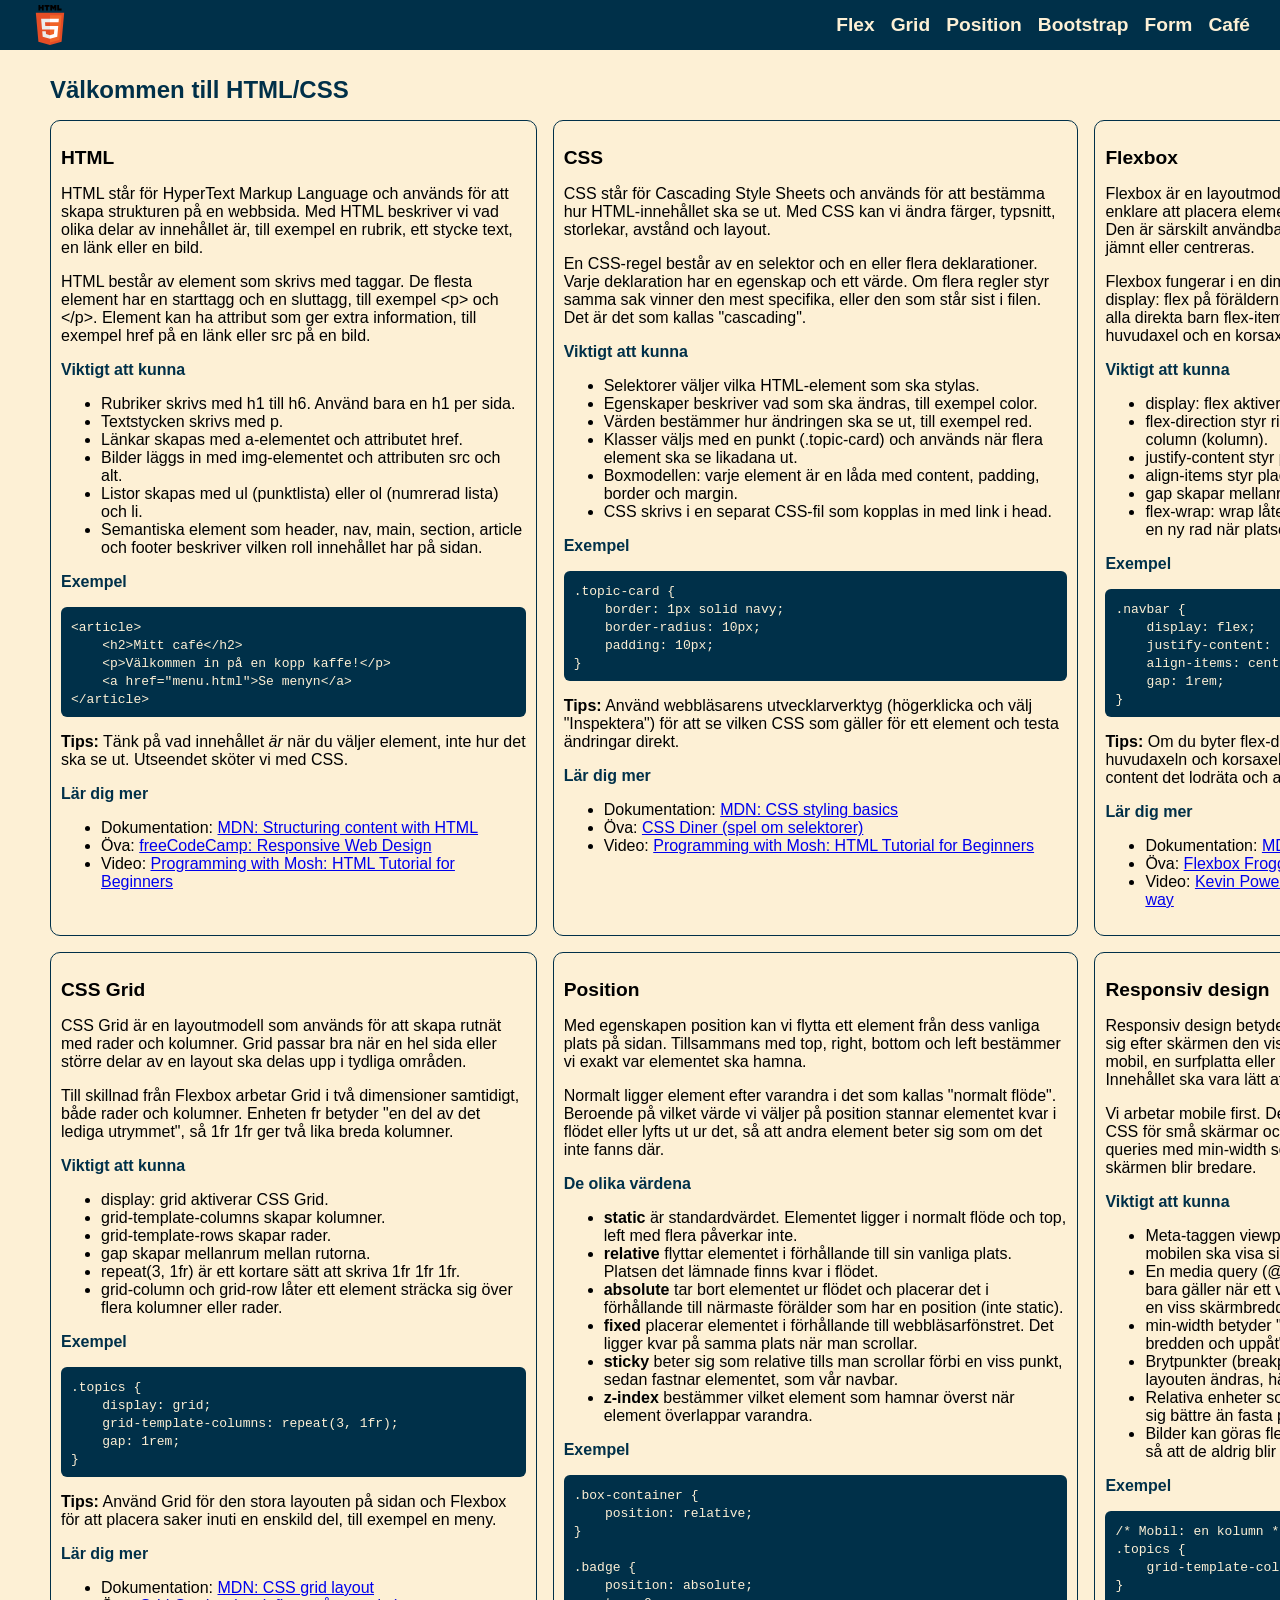
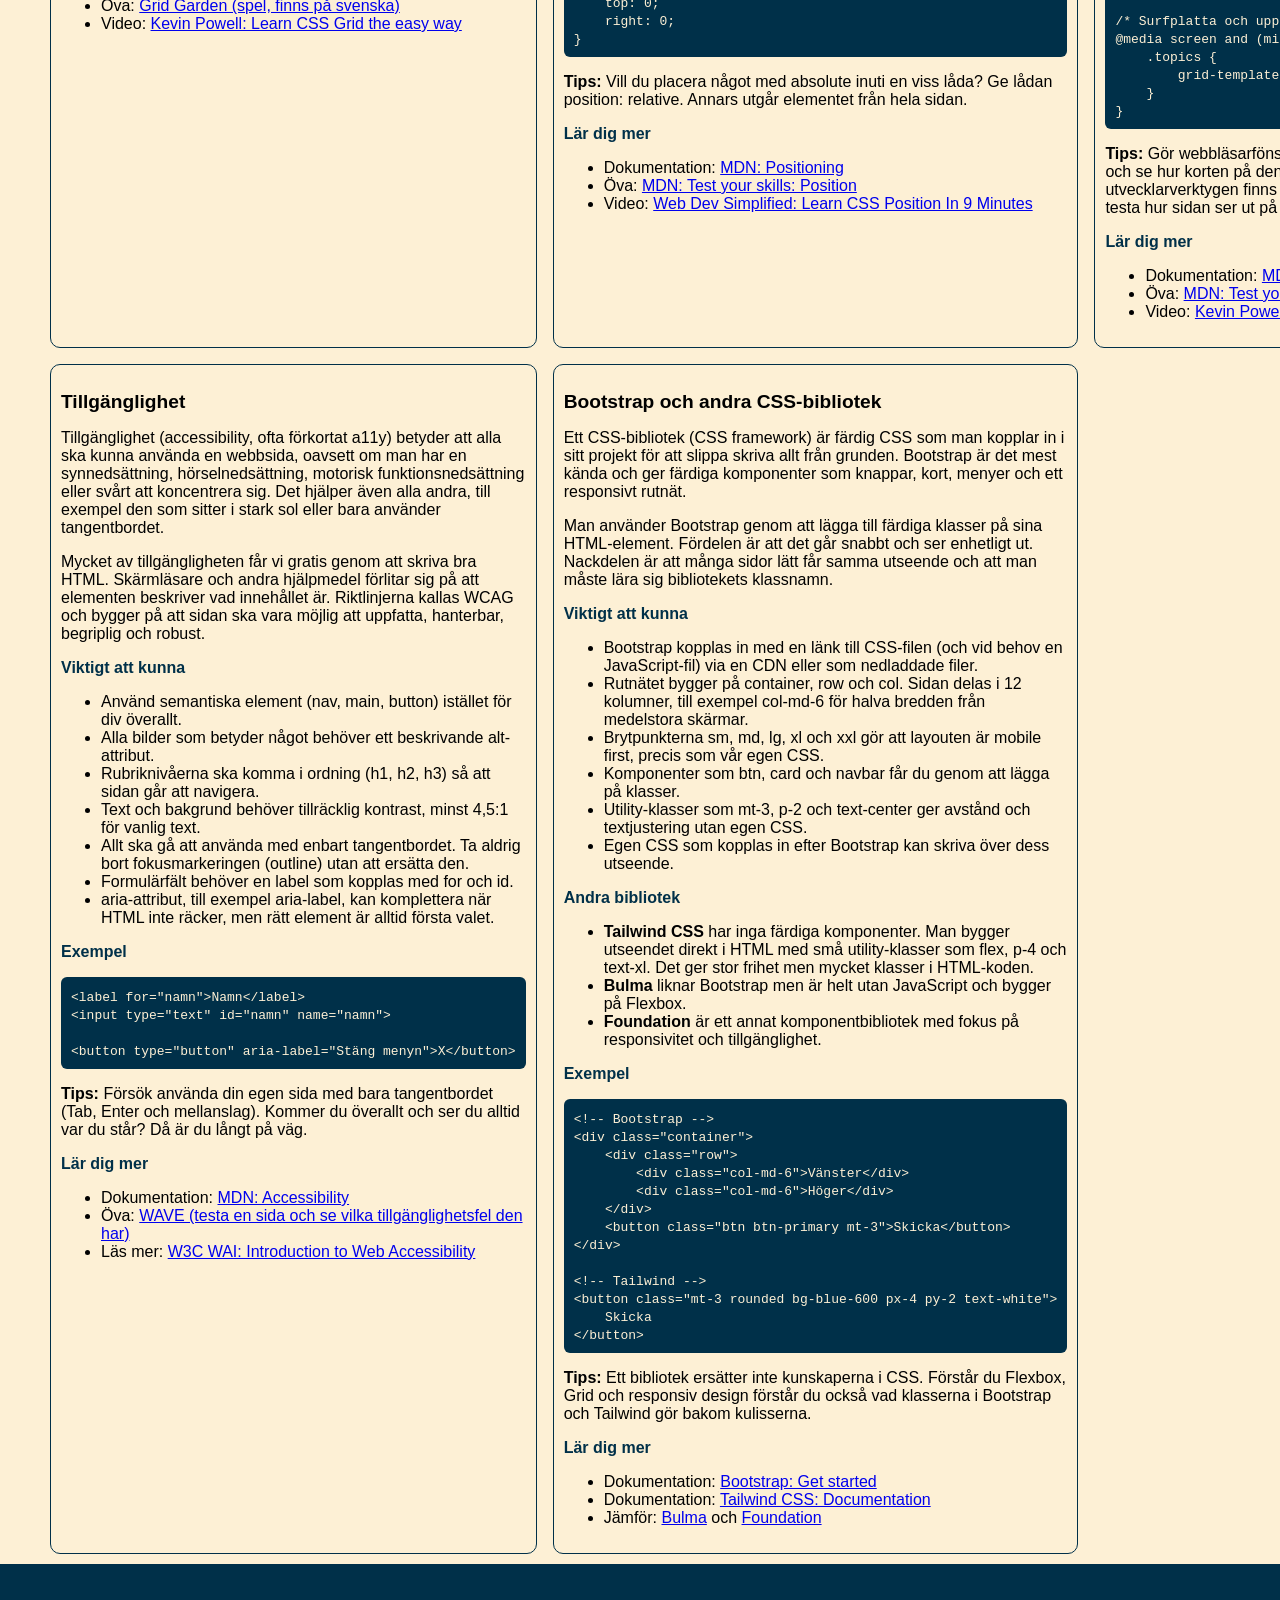
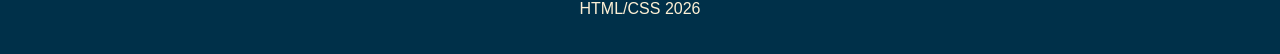
==== commit 46172447: "lesson 8 form Co-Authored-By: Claude Sonnet 5.5 <noreply@anthropic.com>" ====
--- a/index.html
+++ b/index.html
@@ -31,6 +31,9 @@
                     <a href="bootstrap.html">Bootstrap</a>
                 </li>
                 <li>
+                    <a href="form.html">Form</a>
+                </li>
+                <li>
                     <a href="cafe/index.html">Café</a>
                 </li>
             </ul>
@@ -366,6 +369,152 @@
                             Query basics</a></li>
                 </ul>
             </article>
+
+            <article class="topic-card">
+                <h2>Tillgänglighet</h2>
+                <p>
+                    Tillgänglighet (accessibility, ofta förkortat a11y) betyder att alla ska
+                    kunna använda en webbsida, oavsett om man har en synnedsättning,
+                    hörselnedsättning, motorisk funktionsnedsättning eller svårt att
+                    koncentrera sig. Det hjälper även alla andra, till exempel den som
+                    sitter i stark sol eller bara använder tangentbordet.
+                </p>
+                <p>
+                    Mycket av tillgängligheten får vi gratis genom att skriva bra HTML.
+                    Skärmläsare och andra hjälpmedel förlitar sig på att elementen
+                    beskriver vad innehållet är. Riktlinjerna kallas WCAG och bygger på
+                    att sidan ska vara möjlig att uppfatta, hanterbar, begriplig och robust.
+                </p>
+                <h3>Viktigt att kunna</h3>
+                <ul>
+                    <li>Använd semantiska element (nav, main, button) istället för div överallt.</li>
+                    <li>Alla bilder som betyder något behöver ett beskrivande alt-attribut.</li>
+                    <li>Rubriknivåerna ska komma i ordning (h1, h2, h3) så att sidan går att navigera.</li>
+                    <li>
+                        Text och bakgrund behöver tillräcklig kontrast, minst 4,5:1 för
+                        vanlig text.
+                    </li>
+                    <li>
+                        Allt ska gå att använda med enbart tangentbordet. Ta aldrig bort
+                        fokusmarkeringen (outline) utan att ersätta den.
+                    </li>
+                    <li>
+                        Formulärfält behöver en label som kopplas med for och id.
+                    </li>
+                    <li>
+                        aria-attribut, till exempel aria-label, kan komplettera när HTML
+                        inte räcker, men rätt element är alltid första valet.
+                    </li>
+                </ul>
+                <h3>Exempel</h3>
+                <pre><code>&lt;label for="namn"&gt;Namn&lt;/label&gt;
+&lt;input type="text" id="namn" name="namn"&gt;
+
+&lt;button type="button" aria-label="Stäng menyn"&gt;X&lt;/button&gt;</code></pre>
+                <p>
+                    <strong>Tips:</strong> Försök använda din egen sida med bara
+                    tangentbordet (Tab, Enter och mellanslag). Kommer du överallt och ser
+                    du alltid var du står? Då är du långt på väg.
+                </p>
+                <h3>Lär dig mer</h3>
+                <ul>
+                    <li>Dokumentation: <a
+                            href="https://developer.mozilla.org/en-US/docs/Learn_web_development/Core/Accessibility"
+                            target="_blank">MDN: Accessibility</a></li>
+                    <li>Öva: <a href="https://wave.webaim.org/" target="_blank">WAVE (testa en sida och se vilka
+                            tillgänglighetsfel den har)</a></li>
+                    <li>Läs mer: <a href="https://www.w3.org/WAI/fundamentals/accessibility-intro/" target="_blank">W3C
+                            WAI: Introduction to Web Accessibility</a></li>
+                </ul>
+            </article>
+
+            <article class="topic-card">
+                <h2>Bootstrap och andra CSS-bibliotek</h2>
+                <p>
+                    Ett CSS-bibliotek (CSS framework) är färdig CSS som man kopplar in i
+                    sitt projekt för att slippa skriva allt från grunden. Bootstrap är det
+                    mest kända och ger färdiga komponenter som knappar, kort, menyer och
+                    ett responsivt rutnät.
+                </p>
+                <p>
+                    Man använder Bootstrap genom att lägga till färdiga klasser på sina
+                    HTML-element. Fördelen är att det går snabbt och ser enhetligt ut.
+                    Nackdelen är att många sidor lätt får samma utseende och att man
+                    måste lära sig bibliotekets klassnamn.
+                </p>
+                <h3>Viktigt att kunna</h3>
+                <ul>
+                    <li>
+                        Bootstrap kopplas in med en länk till CSS-filen (och vid behov en
+                        JavaScript-fil) via en CDN eller som nedladdade filer.
+                    </li>
+                    <li>
+                        Rutnätet bygger på container, row och col. Sidan delas i 12
+                        kolumner, till exempel col-md-6 för halva bredden från medelstora
+                        skärmar.
+                    </li>
+                    <li>
+                        Brytpunkterna sm, md, lg, xl och xxl gör att layouten är mobile first,
+                        precis som vår egen CSS.
+                    </li>
+                    <li>
+                        Komponenter som btn, card och navbar får du genom att lägga på
+                        klasser.
+                    </li>
+                    <li>
+                        Utility-klasser som mt-3, p-2 och text-center ger avstånd och
+                        textjustering utan egen CSS.
+                    </li>
+                    <li>
+                        Egen CSS som kopplas in efter Bootstrap kan skriva över dess
+                        utseende.
+                    </li>
+                </ul>
+                <h3>Andra bibliotek</h3>
+                <ul>
+                    <li>
+                        <strong>Tailwind CSS</strong> har inga färdiga komponenter. Man bygger
+                        utseendet direkt i HTML med små utility-klasser som flex, p-4 och
+                        text-xl. Det ger stor frihet men mycket klasser i HTML-koden.
+                    </li>
+                    <li>
+                        <strong>Bulma</strong> liknar Bootstrap men är helt utan JavaScript och
+                        bygger på Flexbox.
+                    </li>
+                    <li>
+                        <strong>Foundation</strong> är ett annat komponentbibliotek med fokus
+                        på responsivitet och tillgänglighet.
+                    </li>
+                </ul>
+                <h3>Exempel</h3>
+                <pre><code>&lt;!-- Bootstrap --&gt;
+&lt;div class="container"&gt;
+    &lt;div class="row"&gt;
+        &lt;div class="col-md-6"&gt;Vänster&lt;/div&gt;
+        &lt;div class="col-md-6"&gt;Höger&lt;/div&gt;
+    &lt;/div&gt;
+    &lt;button class="btn btn-primary mt-3"&gt;Skicka&lt;/button&gt;
+&lt;/div&gt;
+
+&lt;!-- Tailwind --&gt;
+&lt;button class="mt-3 rounded bg-blue-600 px-4 py-2 text-white"&gt;
+    Skicka
+&lt;/button&gt;</code></pre>
+                <p>
+                    <strong>Tips:</strong> Ett bibliotek ersätter inte kunskaperna i CSS.
+                    Förstår du Flexbox, Grid och responsiv design förstår du också vad
+                    klasserna i Bootstrap och Tailwind gör bakom kulisserna.
+                </p>
+                <h3>Lär dig mer</h3>
+                <ul>
+                    <li>Dokumentation: <a href="https://getbootstrap.com/docs/5.3/getting-started/introduction/"
+                            target="_blank">Bootstrap: Get started</a></li>
+                    <li>Dokumentation: <a href="https://tailwindcss.com/docs" target="_blank">Tailwind CSS:
+                            Documentation</a></li>
+                    <li>Jämför: <a href="https://bulma.io/" target="_blank">Bulma</a> och <a
+                            href="https://get.foundation/" target="_blank">Foundation</a></li>
+                </ul>
+            </article>
         </section>
     </main>
     <footer>
